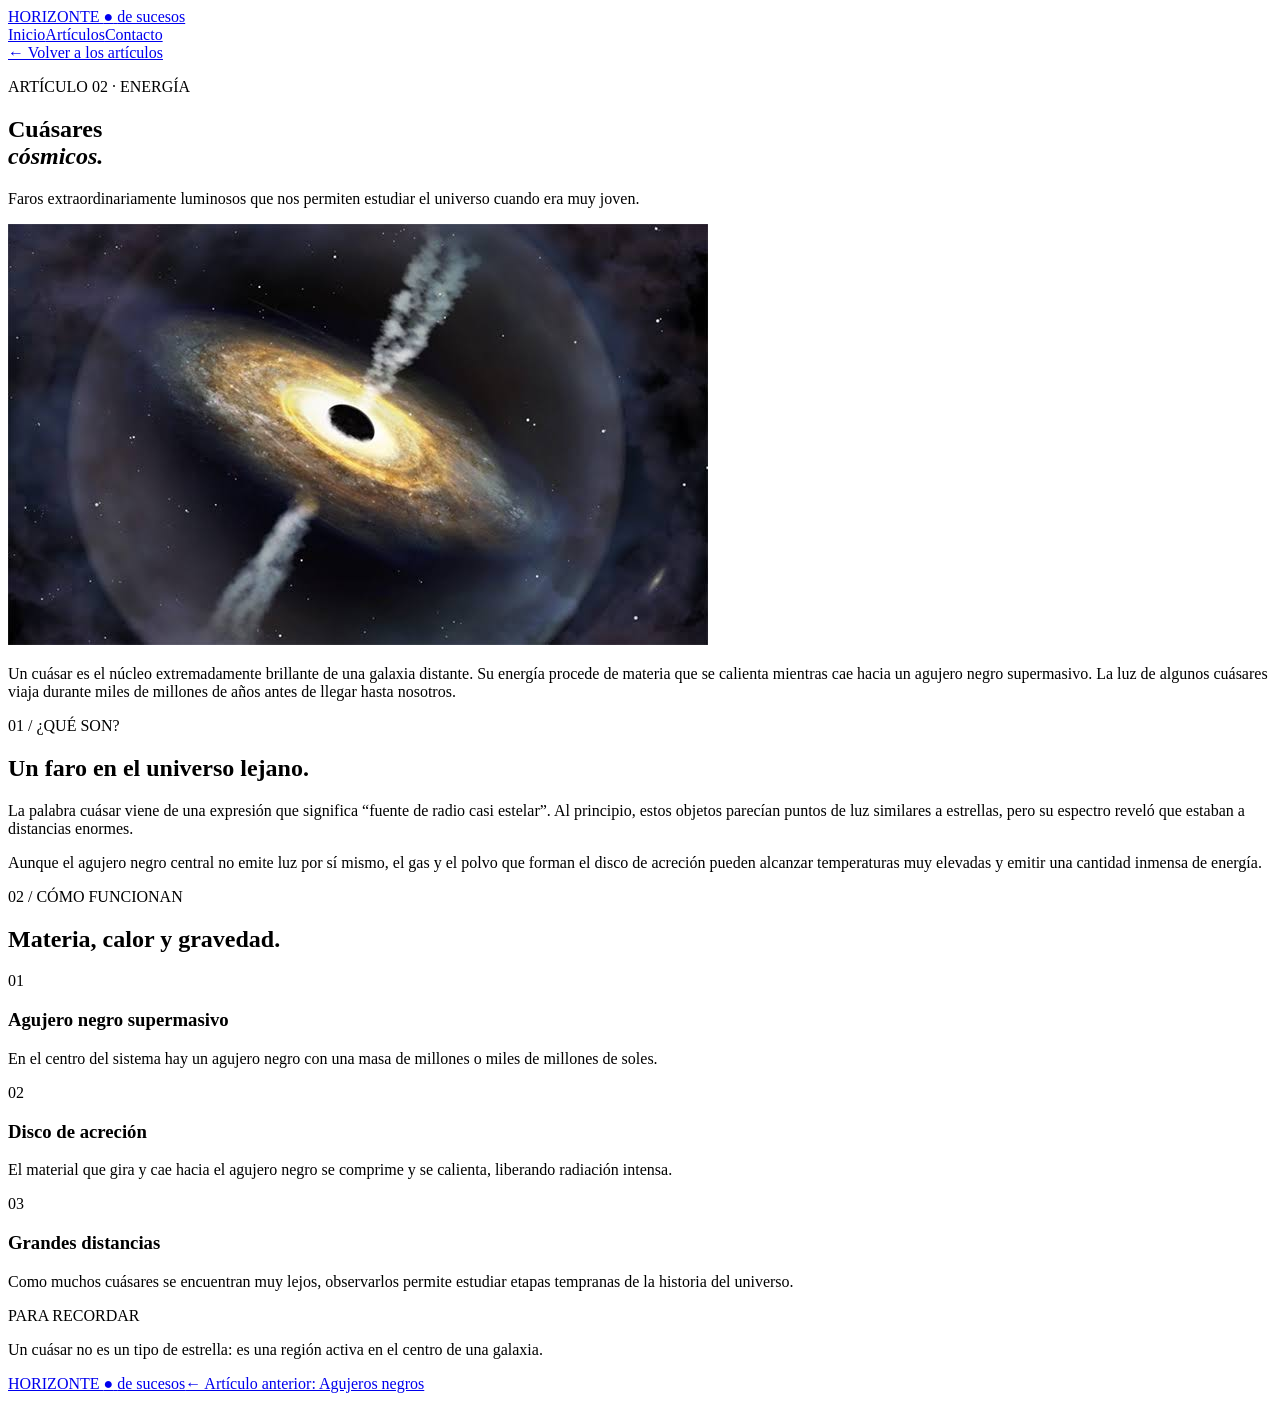
==== Cuasares.html @ 5ae5ad08 "Add files via upload" ====
<!DOCTYPE html>
<html lang="es">
<head><meta charset="UTF-8"><meta name="viewport" content="width=device-width, initial-scale=1.0"><title>Cuásares | Horizonte de Sucesos</title><link rel="stylesheet" href="styles3.css"></head>
<body>
<header class="barra-superior"><a class="logo" href="index.html">HORIZONTE <span class="logo-punto">●</span> <span class="logo-secundario">de sucesos</span></a><nav><a href="index.html">Inicio</a><a class="activo" href="index.html#articulos">Artículos</a><a href="index.html#contacto">Contacto</a></nav></header>
<main>
<section class="articulo-portada"><a class="volver" href="index.html#articulos">← Volver a los artículos</a><p class="etiqueta-seccion">ARTÍCULO 02 · ENERGÍA</p><h1>Cuá<span>s</span>ares<br><em>cósmicos.</em></h1><p class="bajada">Faros extraordinariamente luminosos que nos permiten estudiar el universo cuando era muy joven.</p><img class="imagen-principal" src="cuasares.jpeg" alt="Ilustración de un cuásar brillante en el espacio"></section>
<article class="contenido-articulo">
<p class="introduccion">Un cuásar es el núcleo extremadamente brillante de una galaxia distante. Su energía procede de materia que se calienta mientras cae hacia un agujero negro supermasivo. La luz de algunos cuásares viaja durante miles de millones de años antes de llegar hasta nosotros.</p>
<section class="bloque-articulo"><p class="etiqueta-seccion">01 / ¿QUÉ SON?</p><div><h2>Un faro en el universo lejano.</h2><p>La palabra cuásar viene de una expresión que significa “fuente de radio casi estelar”. Al principio, estos objetos parecían puntos de luz similares a estrellas, pero su espectro reveló que estaban a distancias enormes.</p><p>Aunque el agujero negro central no emite luz por sí mismo, el gas y el polvo que forman el disco de acreción pueden alcanzar temperaturas muy elevadas y emitir una cantidad inmensa de energía.</p></div></section>
<section class="bloque-articulo"><p class="etiqueta-seccion">02 / CÓMO FUNCIONAN</p><div><h2>Materia, calor y gravedad.</h2>
<div class="caracteristica"><span class="numero">01</span><div><h3>Agujero negro supermasivo</h3><p>En el centro del sistema hay un agujero negro con una masa de millones o miles de millones de soles.</p></div></div>
<div class="caracteristica"><span class="numero">02</span><div><h3>Disco de acreción</h3><p>El material que gira y cae hacia el agujero negro se comprime y se calienta, liberando radiación intensa.</p></div></div>
<div class="caracteristica"><span class="numero">03</span><div><h3>Grandes distancias</h3><p>Como muchos cuásares se encuentran muy lejos, observarlos permite estudiar etapas tempranas de la historia del universo.</p></div></div>
</div></section>
<section class="dato-final"><p class="etiqueta-seccion">PARA RECORDAR</p><p>Un cuásar no es un tipo de estrella: es una región activa en el centro de una galaxia.</p></section>
</article></main>
<footer class="pie"><a class="logo" href="index.html">HORIZONTE <span class="logo-punto">●</span> <span class="logo-secundario">de sucesos</span></a><a href="agujeros_negros.html">← Artículo anterior: Agujeros negros</a></footer>
</body></html>
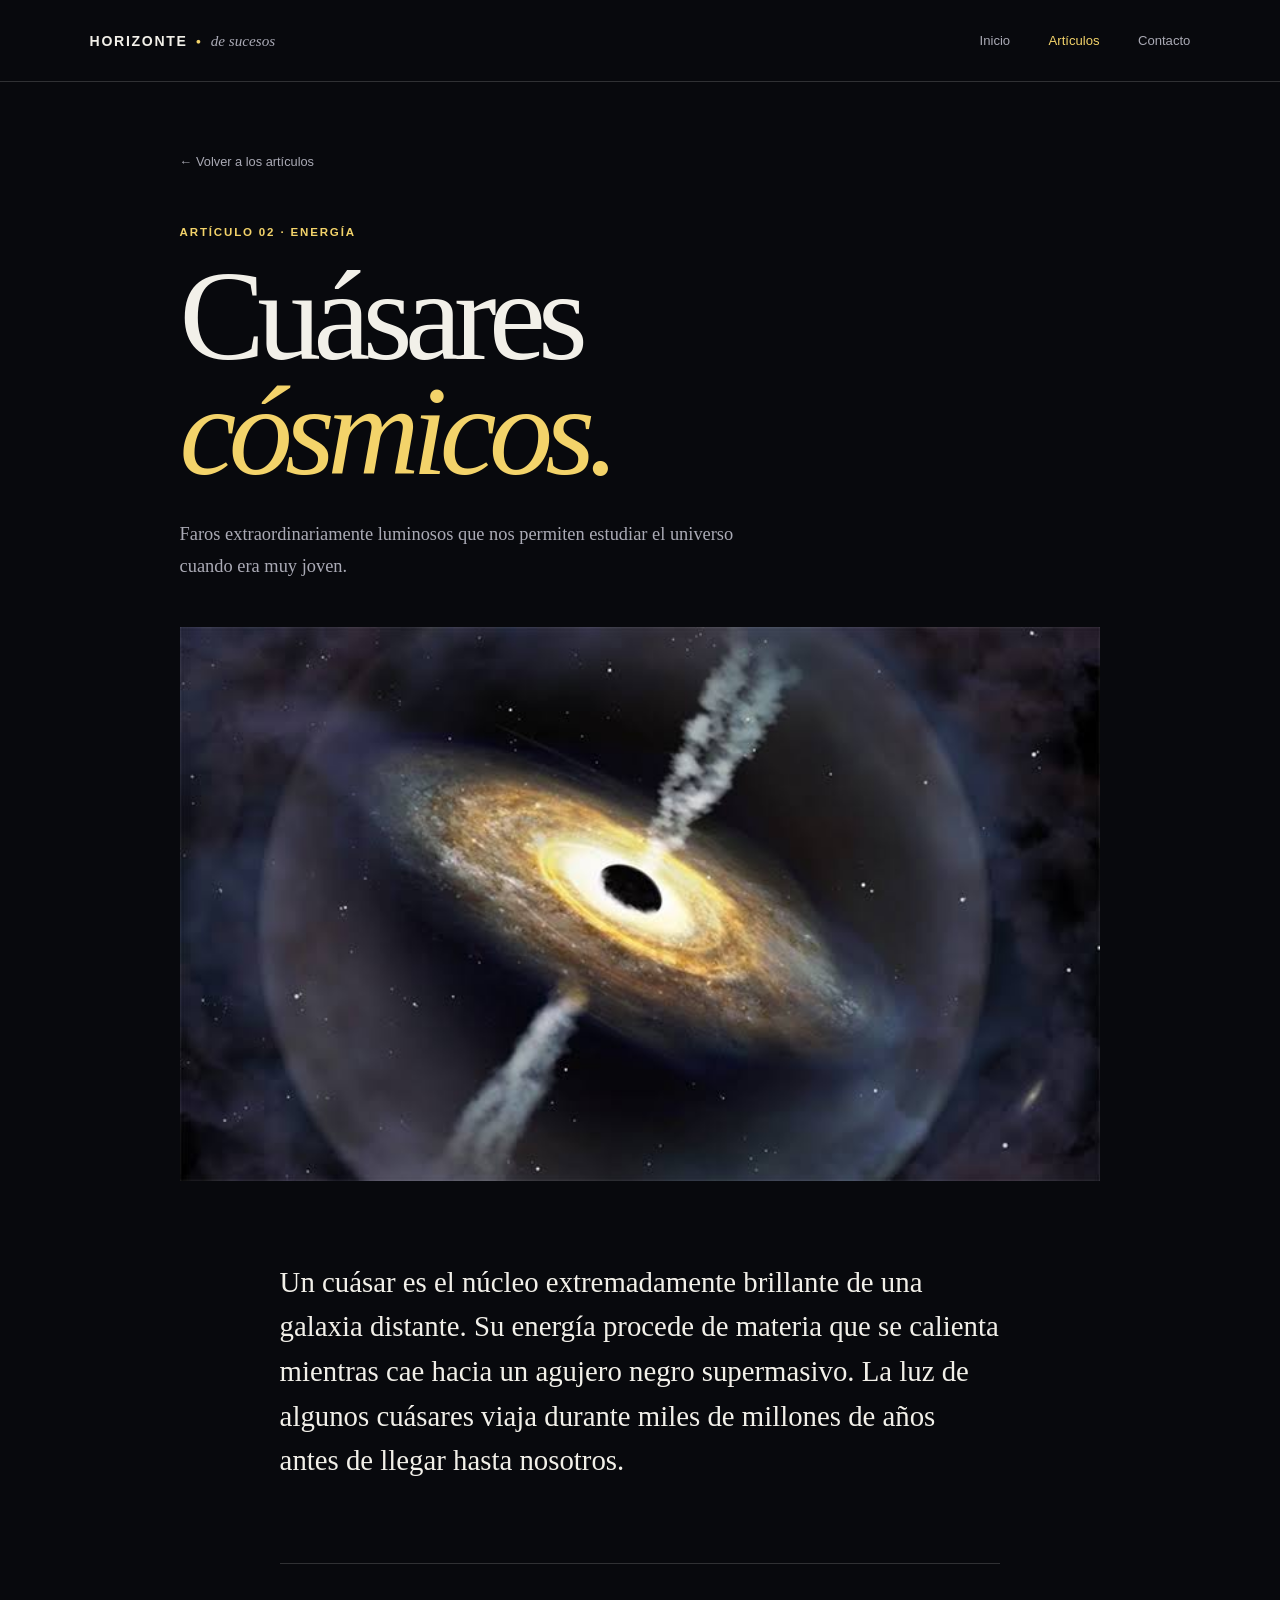
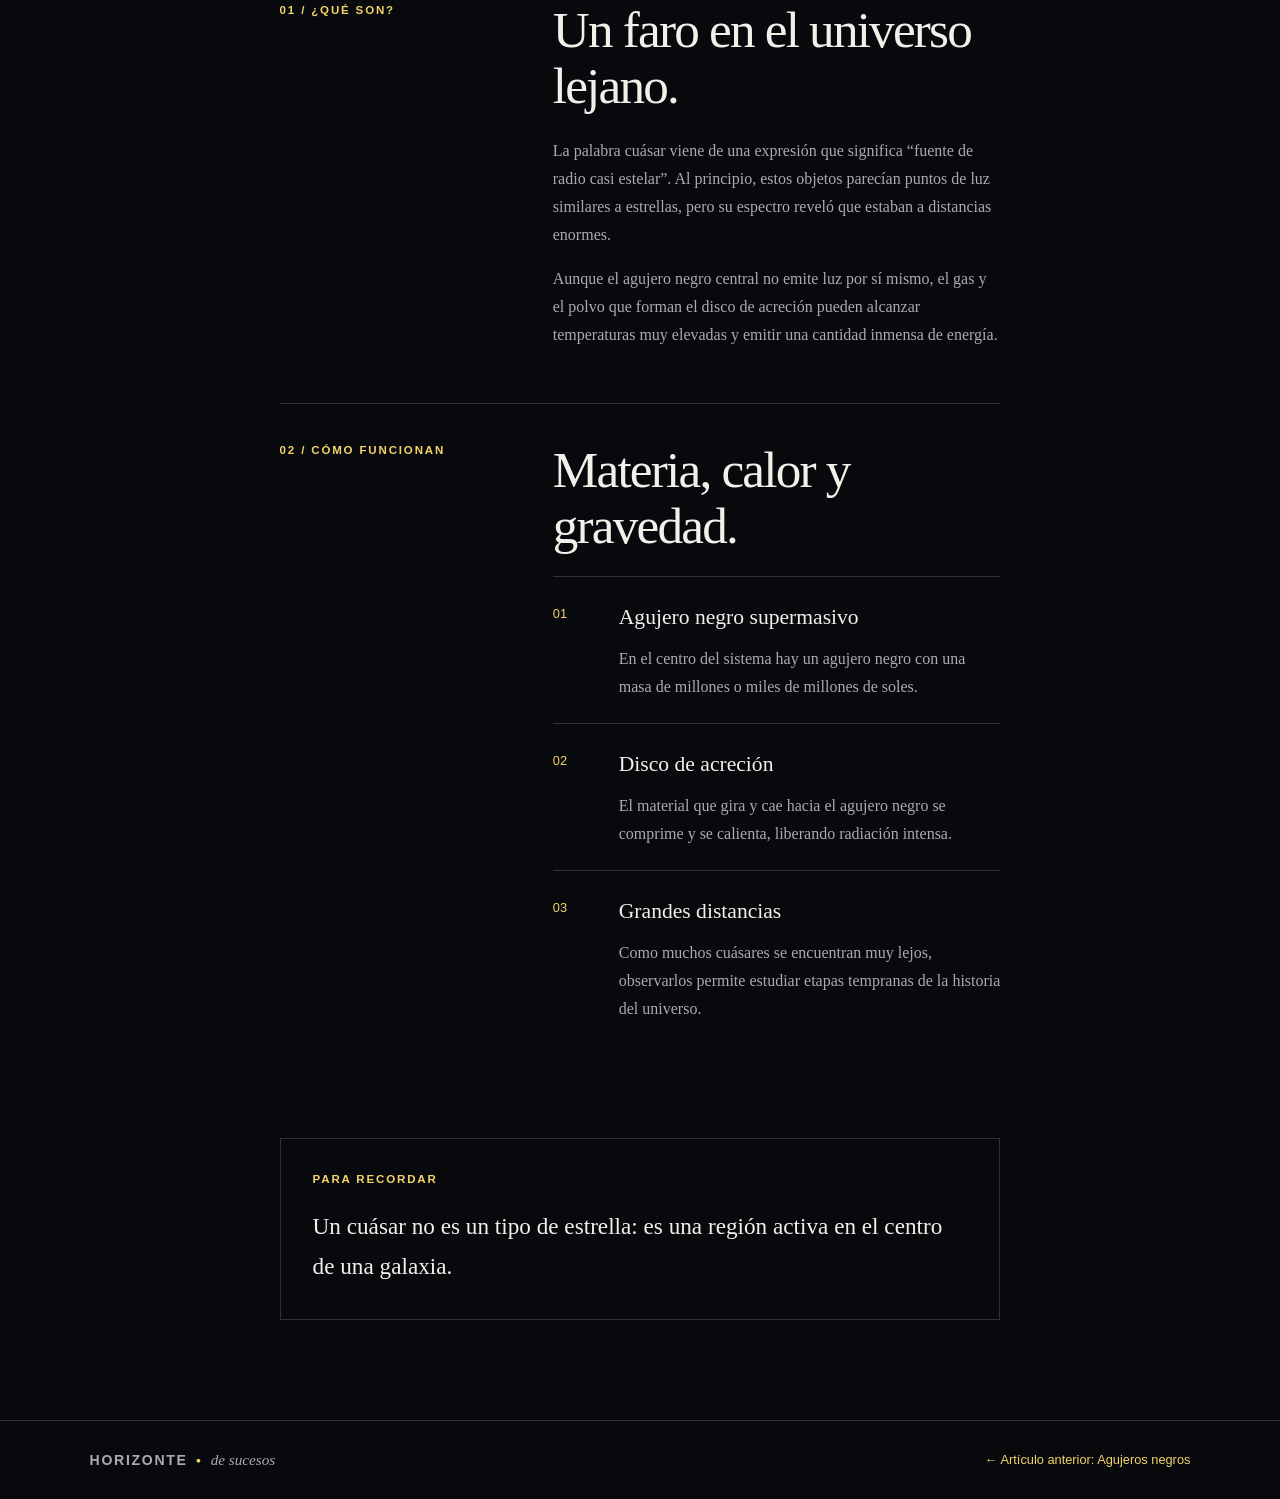
==== commit 386aecc2: "Update Cuasares.html" ====
--- a/Cuasares.html
+++ b/Cuasares.html
@@ -1,6 +1,6 @@
 <!DOCTYPE html>
 <html lang="es">
-<head><meta charset="UTF-8"><meta name="viewport" content="width=device-width, initial-scale=1.0"><title>Cuásares | Horizonte de Sucesos</title><link rel="stylesheet" href="styles3.css"></head>
+<head><meta charset="UTF-8"><meta name="viewport" content="width=device-width, initial-scale=1.0"><title>Cuásares | Horizonte de Sucesos</title><link rel="stylesheet" href="styles2.css"></head>
 <body>
 <header class="barra-superior"><a class="logo" href="index.html">HORIZONTE <span class="logo-punto">●</span> <span class="logo-secundario">de sucesos</span></a><nav><a href="index.html">Inicio</a><a class="activo" href="index.html#articulos">Artículos</a><a href="index.html#contacto">Contacto</a></nav></header>
 <main>
--- a/styles2.css
+++ b/styles2.css
@@ -0,0 +1,11 @@
+/* Estilos del artículo de agujeros negros */
+:root{--fondo:#08090d;--texto:#f2f0e9;--suave:#aaaab5;--amarillo:#f3d36a;--linea:rgba(255,255,255,.16)}
+*{box-sizing:border-box}html{scroll-behavior:smooth}body{margin:0;background:var(--fondo);color:var(--texto);font:1rem/1.75 Georgia,"Times New Roman",serif}a{color:inherit;text-decoration:none}
+.barra-superior{min-height:82px;padding:0 7%;display:flex;align-items:center;justify-content:space-between;gap:24px;border-bottom:1px solid var(--linea)}.logo{display:inline-flex;align-items:center;gap:8px;font:700 .88rem Arial,sans-serif;letter-spacing:.12em;white-space:nowrap}.logo-punto{color:var(--amarillo);font-size:.55rem}.logo-secundario{font:italic 400 .95rem Georgia,serif;letter-spacing:0;color:var(--suave)}
+nav{display:flex;gap:clamp(18px,3vw,42px)}nav a{color:var(--suave);font:.82rem Arial,sans-serif}nav a:hover,nav a.activo{color:var(--amarillo)}
+.articulo-portada{max-width:1100px;margin:auto;padding:65px 7% 0}.volver{display:inline-block;margin-bottom:55px;color:var(--suave);font:.8rem Arial,sans-serif}.volver:hover{color:var(--amarillo)}.etiqueta-seccion{margin:0 0 18px;color:var(--amarillo);font:700 .72rem/1.5 Arial,sans-serif;letter-spacing:.16em}
+h1{margin:0;font-size:clamp(4rem,10vw,8.5rem);font-weight:400;line-height:.9;letter-spacing:-.06em}h1 em{color:var(--amarillo);font-weight:400}.bajada{max-width:600px;margin:28px 0 45px;color:var(--suave);font-size:1.15rem}.imagen-principal{width:100%;max-height:560px;object-fit:cover;background:#11131a}
+.contenido-articulo{max-width:900px;margin:auto;padding:70px 7% 100px}.introduccion{margin:0 0 80px;font-size:clamp(1.3rem,2.6vw,1.8rem);line-height:1.55}.bloque-articulo{display:grid;grid-template-columns:.65fr 1.35fr;gap:8%;padding:38px 0;border-top:1px solid var(--linea)}.bloque-articulo h2{margin:0 0 22px;font-size:clamp(2rem,4vw,3.3rem);font-weight:400;line-height:1.1;letter-spacing:-.035em}.bloque-articulo p{color:var(--suave)}.bloque-articulo .etiqueta-seccion{color:var(--amarillo)}
+.caracteristica{display:grid;grid-template-columns:48px 1fr;gap:18px;padding:22px 0;border-top:1px solid var(--linea)}.caracteristica .numero{color:var(--amarillo);font: .8rem Arial,sans-serif;padding-top:7px}.caracteristica h3{margin:0 0 8px;font-size:1.35rem;font-weight:400}.caracteristica p{margin:0}
+.dato-final{margin-top:55px;padding:32px;border:1px solid var(--linea)}.dato-final p:last-child{margin:0;font-size:1.45rem}.pie{display:flex;align-items:center;justify-content:space-between;gap:20px;flex-wrap:wrap;padding:28px 7%;border-top:1px solid var(--linea);color:var(--suave);font-size:.8rem}.pie>a:last-child{color:var(--amarillo);font-family:Arial,sans-serif}
+@media(max-width:650px){.barra-superior{padding:20px 6%;align-items:flex-start;flex-direction:column}.barra-superior nav{width:100%;justify-content:space-between}.articulo-portada{padding:40px 6% 0}.volver{margin-bottom:40px}.contenido-articulo{padding:55px 7% 70px}.introduccion{margin-bottom:50px}.bloque-articulo{grid-template-columns:1fr;gap:10px}.dato-final{padding:22px}.pie{padding:25px 6%;align-items:flex-start;flex-direction:column}}
